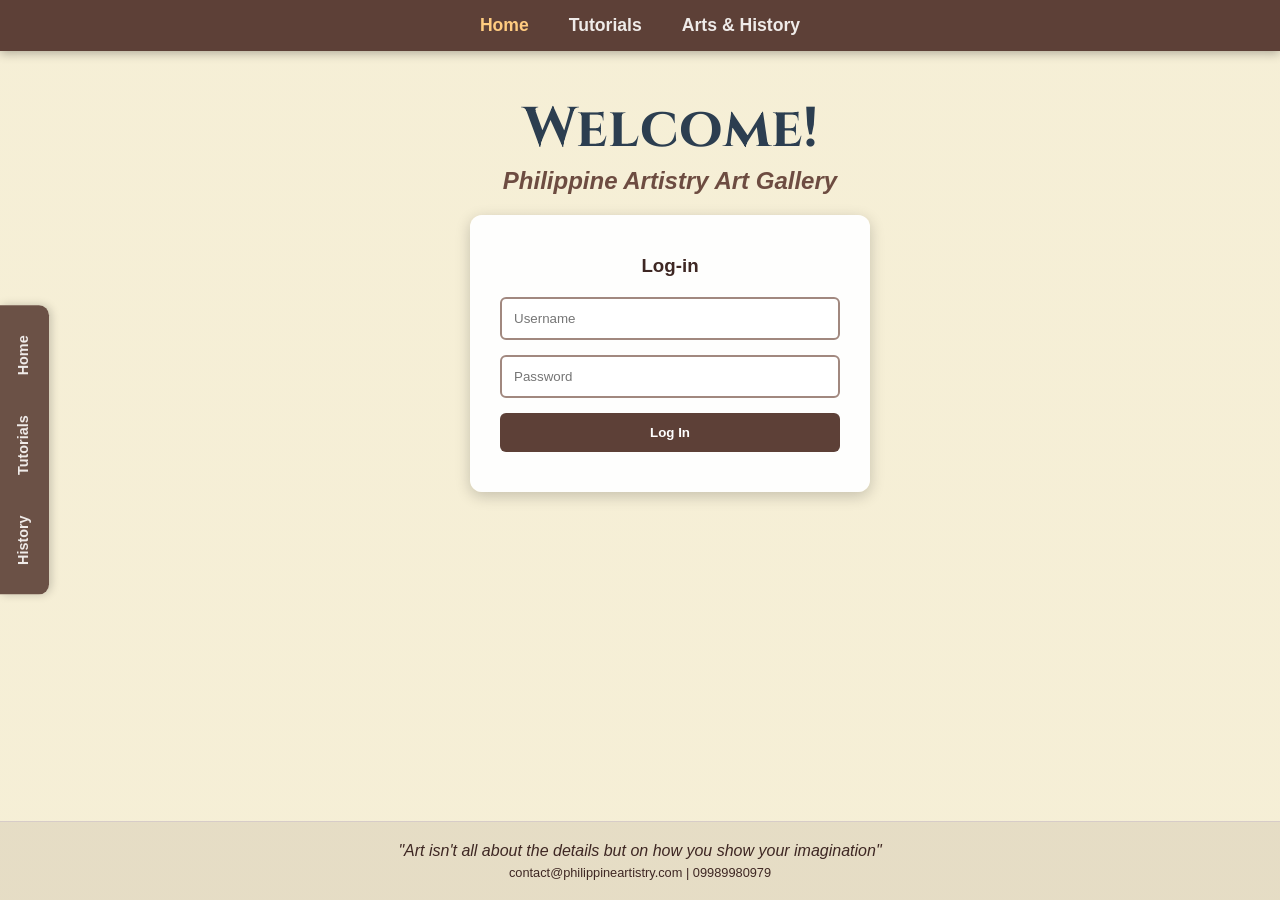
==== index.html @ 9429ea64 "index.html" ====
<!DOCTYPE html>
<html lang="en">
<head>
    <meta charset="UTF-8">
    <meta name="viewport" content="width=device-width, initial-scale=1.0">
    <title>Home - Philippine Artistry Art Gallery</title>
    <link href="https://fonts.googleapis.com/css2?family=Bangers&family=Cinzel:wght@700&family=Montserrat:wght@400;700&display=swap" rel="stylesheet">
    <link rel="stylesheet" href="style.css">
</head>
<body>

<nav class="nav">
    <ul class="nav-list">
        <li><a href="index.html" class="nav-link active">Home</a></li>
        <li><a href="tutorials.html" class="nav-link">Tutorials</a></li>
        <li><a href="history.html" class="nav-link">Arts & History</a></li>
    </ul>
</nav>

<aside class="side-menu">
    <a href="index.html" class="side-link">Home</a>
    <a href="tutorials.html" class="side-link">Tutorials</a>
    <a href="history.html" class="side-link">History</a>
</aside>

<main>
    <section class="home-hero">
        <h1 class="home-title">Welcome!</h1>
        <h2 class="home-subtitle">Philippine Artistry Art Gallery</h2>
        <div class="login-card">
            <h3 style="margin-bottom: 20px;">Log-in</h3>
            <form id="loginForm">
                <input type="text" id="user" class="form-input" placeholder="Username" required>
                <input type="password" id="pass" class="form-input" placeholder="Password" required>
                <button type="submit" class="btn-submit">Log In</button>
            </form>
        </div>
    </section>
</main>

<footer class="footer">
    <p><i>"Art isn't all about the details but on how you show your imagination"</i></p>
    <p style="font-size: 0.8rem; margin-top: 5px;">contact@philippineartistry.com | 09989980979</p>
</footer>

<script>
    document.getElementById('loginForm').addEventListener('submit', function(e) {
        e.preventDefault();
        const username = document.getElementById('user').value;
        const password = document.getElementById('pass').value;
        if (username === 'admin' && password === 'password') {
            window.location.href = 'history.html'; 
        } else {
            alert('Incorrect credentials. Try admin/password.');
        }
    });
</script>
</body>
</html>
---- style.css ----
/* --- Global Variables & Reset --- */
:root {
    --primary-color: #5d4037;
    --secondary-color: #efebe9;
    --accent-color: #ffcc80;
    --highlight-color: #bf360c;
    --text-color: #3e2723;
    --bg-overlay: rgba(244, 236, 207, 0.85);
}

* {
    box-sizing: border-box;
    margin: 0;
    padding: 0;
}

/* --- Shared Layout Styles --- */
body {
    font-family: 'Segoe UI', Tahoma, Geneva, Verdana, sans-serif;
    color: var(--text-color);
    min-height: 100vh;
    display: flex;
    flex-direction: column;
    background: linear-gradient(var(--bg-overlay), var(--bg-overlay)),
        url('https://cdn.luxatic.com/wp-content/uploads/2019/02/Vincent-van-Gogh.jpg') no-repeat center center fixed;
    background-size: cover;
}

.nav {
    background-color: var(--primary-color);
    padding: 15px 0;
    box-shadow: 0 2px 10px rgba(0, 0, 0, 0.3);
    position: sticky;
    top: 0;
    z-index: 1000;
}

.nav-list {
    list-style: none;
    display: flex;
    justify-content: center;
    gap: 40px;
}

.nav-link {
    text-decoration: none;
    color: var(--secondary-color);
    font-weight: bold;
    font-size: 1.1rem;
    transition: color 0.3s ease;
}

.nav-link:hover,
.nav-link.active {
    color: var(--accent-color);
}

.side-menu {
    position: fixed;
    left: 0;
    top: 50%;
    transform: translateY(-50%);
    background-color: rgba(93, 64, 55, 0.9);
    padding: 20px 10px;
    border-radius: 0 10px 10px 0;
    display: flex;
    flex-direction: column;
    gap: 20px;
    box-shadow: 2px 0 10px rgba(0, 0, 0, 0.2);
    z-index: 999;
}

.side-link {
    writing-mode: vertical-rl;
    text-orientation: mixed;
    transform: rotate(180deg);
    color: var(--secondary-color);
    text-decoration: none;
    font-size: 0.9rem;
    font-weight: bold;
    padding: 10px 5px;
    transition: all 0.3s ease;
    border-left: 3px solid transparent;
}

.side-link:hover {
    color: var(--accent-color);
    border-left: 3px solid var(--accent-color);
}

main {
    flex: 1;
    margin-left: 60px;
    padding: 40px 20px;
    animation: fadeIn 0.5s ease;
}

@keyframes fadeIn {
    from {
        opacity: 0;
        transform: translateY(10px);
    }
    to {
        opacity: 1;
        transform: translateY(0);
    }
}

.footer {
    margin-top: auto;
    padding: 20px;
    text-align: center;
    background-color: rgba(93, 64, 55, 0.1);
    border-top: 1px solid #d7ccc8;
}

/* --- Home Page Specific Styles --- */
.home-hero {
    text-align: center;
    display: flex;
    flex-direction: column;
    align-items: center;
}

.home-title {
    font-family: 'Cinzel', serif;
    font-size: 3.5rem;
    color: #2c3e50;
}

.home-subtitle {
    font-style: italic;
    color: #6d4c41;
    margin-bottom: 20px;
}

.login-card {
    background-color: rgba(255, 255, 255, 0.95);
    padding: 40px 30px;
    border-radius: 12px;
    box-shadow: 0 4px 15px rgba(0, 0, 0, 0.2);
    width: 100%;
    max-width: 400px;
}

.form-input {
    width: 100%;
    padding: 12px;
    border: 2px solid #a1887f;
    border-radius: 6px;
    margin-bottom: 15px;
}

.btn-submit {
    width: 100%;
    padding: 12px;
    font-weight: bold;
    color: white;
    background-color: var(--primary-color);
    border: none;
    border-radius: 6px;
    cursor: pointer;
}

/* --- Tutorials Page Specific Styles --- */
.content-card {
    max-width: 900px;
    margin: 0 auto;
    background: rgba(255, 255, 255, 0.85);
    padding: 30px;
    border-radius: 15px;
}

.section-header {
    font-family: 'Bangers', cursive;
    font-size: 3rem;
    text-align: center;
    color: var(--highlight-color);
    text-shadow: 2px 2px 0px var(--accent-color);
    margin-bottom: 30px;
}

.tutorial-link {
    text-decoration: none;
    color: inherit;
    display: block;
    margin-bottom: 30px;
}

.tutorial-row {
    display: flex;
    gap: 20px;
    align-items: center;
    background: #fff;
    padding: 15px;
    border-radius: 12px;
    transition: 0.3s;
    border: 2px solid transparent;
}

.tutorial-link:hover .tutorial-row {
    transform: scale(1.02);
    border-color: var(--accent-color);
    box-shadow: 0 5px 15px rgba(0, 0, 0, 0.1);
}

.video-container {
    position: relative;
    width: 240px;
    flex-shrink: 0;
}

.tutorial-thumb {
    width: 100%;
    border-radius: 8px;
    display: block;
}

.video-container::after {
    content: '▶';
    position: absolute;
    top: 50%;
    left: 50%;
    transform: translate(-50%, -50%);
    background: rgba(93, 64, 55, 0.8);
    color: white;
    width: 50px;
    height: 50px;
    border-radius: 50%;
    display: flex;
    justify-content: center;
    align-items: center;
    font-size: 1.5rem;
    opacity: 0.9;
}

.tutorial-card-title {
    color: var(--highlight-color);
    margin-bottom: 5px;
}
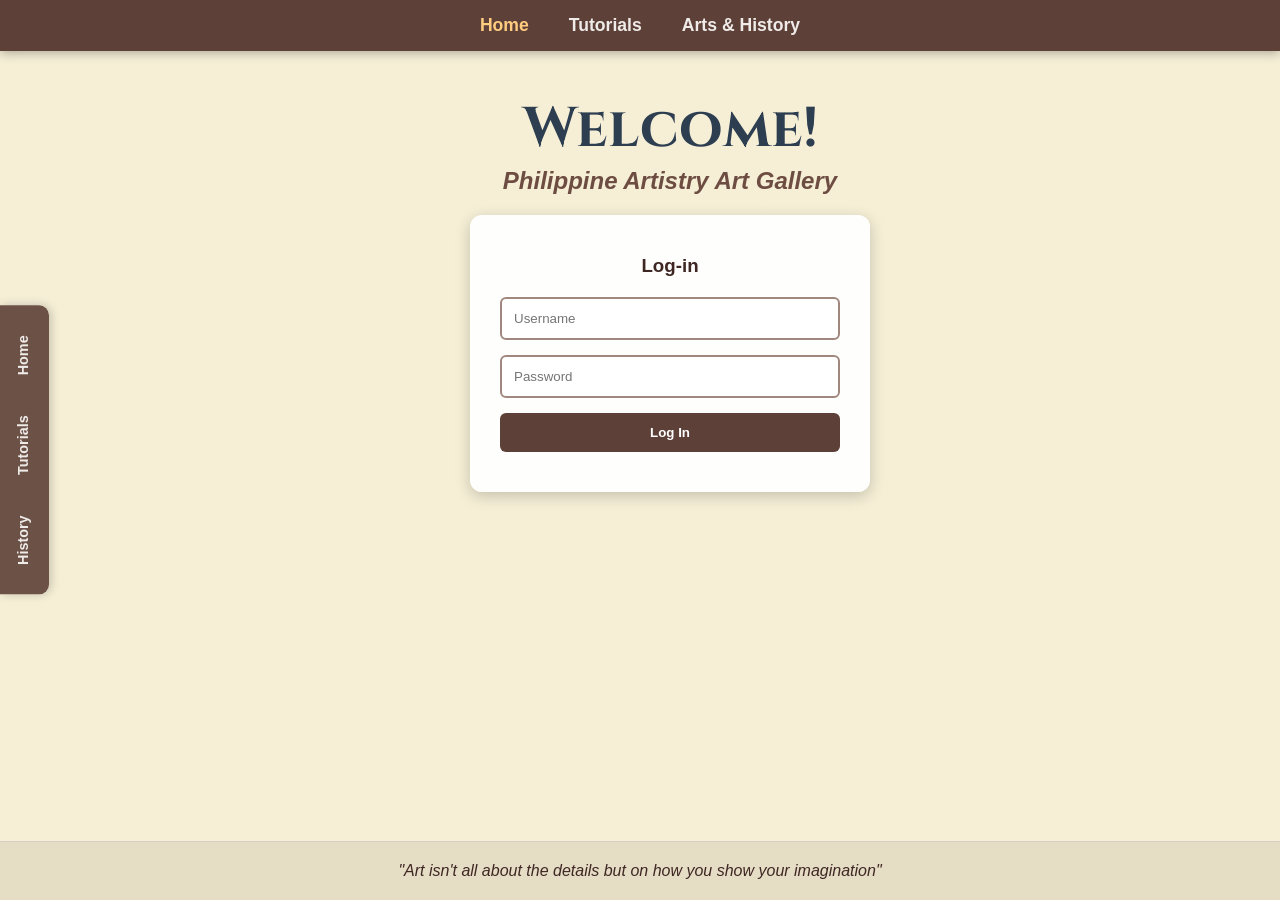
==== commit 1f286d4f: "index.html" ====
--- a/index.html
+++ b/index.html
@@ -8,52 +8,44 @@
     <link rel="stylesheet" href="style.css">
 </head>
 <body>
-
-<nav class="nav">
-    <ul class="nav-list">
-        <li><a href="index.html" class="nav-link active">Home</a></li>
-        <li><a href="tutorials.html" class="nav-link">Tutorials</a></li>
-        <li><a href="history.html" class="nav-link">Arts & History</a></li>
-    </ul>
-</nav>
-
-<aside class="side-menu">
-    <a href="index.html" class="side-link">Home</a>
-    <a href="tutorials.html" class="side-link">Tutorials</a>
-    <a href="history.html" class="side-link">History</a>
-</aside>
-
-<main>
-    <section class="home-hero">
-        <h1 class="home-title">Welcome!</h1>
-        <h2 class="home-subtitle">Philippine Artistry Art Gallery</h2>
-        <div class="login-card">
-            <h3 style="margin-bottom: 20px;">Log-in</h3>
-            <form id="loginForm">
-                <input type="text" id="user" class="form-input" placeholder="Username" required>
-                <input type="password" id="pass" class="form-input" placeholder="Password" required>
-                <button type="submit" class="btn-submit">Log In</button>
-            </form>
-        </div>
-    </section>
-</main>
-
-<footer class="footer">
-    <p><i>"Art isn't all about the details but on how you show your imagination"</i></p>
-    <p style="font-size: 0.8rem; margin-top: 5px;">contact@philippineartistry.com | 09989980979</p>
-</footer>
-
-<script>
-    document.getElementById('loginForm').addEventListener('submit', function(e) {
-        e.preventDefault();
-        const username = document.getElementById('user').value;
-        const password = document.getElementById('pass').value;
-        if (username === 'admin' && password === 'password') {
-            window.location.href = 'history.html'; 
-        } else {
-            alert('Incorrect credentials. Try admin/password.');
-        }
-    });
-</script>
+    <nav class="nav">
+        <ul class="nav-list">
+            <li><a href="index.html" class="nav-link active">Home</a></li>
+            <li><a href="tutorials.html" class="nav-link">Tutorials</a></li>
+            <li><a href="history.html" class="nav-link">Arts & History</a></li>
+        </ul>
+    </nav>
+    <aside class="side-menu">
+        <a href="index.html" class="side-link">Home</a>
+        <a href="tutorials.html" class="side-link">Tutorials</a>
+        <a href="history.html" class="side-link">History</a>
+    </aside>
+    <main>
+        <section class="home-hero">
+            <h1 class="home-title">Welcome!</h1>
+            <h2 class="home-subtitle">Philippine Artistry Art Gallery</h2>
+            <div class="login-card">
+                <h3 style="margin-bottom: 20px;">Log-in</h3>
+                <form id="loginForm">
+                    <input type="text" id="user" class="form-input" placeholder="Username" required>
+                    <input type="password" id="pass" class="form-input" placeholder="Password" required>
+                    <button type="submit" class="btn-submit">Log In</button>
+                </form>
+            </div>
+        </section>
+    </main>
+    <footer class="footer">
+        <p><i>"Art isn't all about the details but on how you show your imagination"</i></p>
+    </footer>
+    <script>
+        document.getElementById('loginForm').addEventListener('submit', function(e) {
+            e.preventDefault();
+            if (document.getElementById('user').value === 'admin' && document.getElementById('pass').value === 'password') {
+                window.location.href = 'history.html'; 
+            } else {
+                alert('Incorrect credentials. Try admin/password.');
+            }
+        });
+    </script>
 </body>
 </html>
--- a/style.css
+++ b/style.css
@@ -1,4 +1,3 @@
-/* --- Global Variables & Reset --- */
 :root {
     --primary-color: #5d4037;
     --secondary-color: #efebe9;
@@ -8,13 +7,8 @@
     --bg-overlay: rgba(244, 236, 207, 0.85);
 }
 
-* {
-    box-sizing: border-box;
-    margin: 0;
-    padding: 0;
-}
+* { box-sizing: border-box; margin: 0; padding: 0; }
 
-/* --- Shared Layout Styles --- */
 body {
     font-family: 'Segoe UI', Tahoma, Geneva, Verdana, sans-serif;
     color: var(--text-color);
@@ -22,219 +16,43 @@
     display: flex;
     flex-direction: column;
     background: linear-gradient(var(--bg-overlay), var(--bg-overlay)),
-        url('https://cdn.luxatic.com/wp-content/uploads/2019/02/Vincent-van-Gogh.jpg') no-repeat center center fixed;
+    url('https://cdn.luxatic.com/wp-content/uploads/2019/02/Vincent-van-Gogh.jpg') no-repeat center center fixed;
     background-size: cover;
 }
 
-.nav {
-    background-color: var(--primary-color);
-    padding: 15px 0;
-    box-shadow: 0 2px 10px rgba(0, 0, 0, 0.3);
-    position: sticky;
-    top: 0;
-    z-index: 1000;
-}
+/* Navigation */
+.nav { background-color: var(--primary-color); padding: 15px 0; box-shadow: 0 2px 10px rgba(0, 0, 0, 0.3); position: sticky; top: 0; z-index: 1000; }
+.nav-list { list-style: none; display: flex; justify-content: center; gap: 40px; }
+.nav-link { text-decoration: none; color: var(--secondary-color); font-weight: bold; font-size: 1.1rem; transition: color 0.3s ease; }
+.nav-link:hover, .nav-link.active { color: var(--accent-color); }
 
-.nav-list {
-    list-style: none;
-    display: flex;
-    justify-content: center;
-    gap: 40px;
-}
+/* Side Menu */
+.side-menu { position: fixed; left: 0; top: 50%; transform: translateY(-50%); background-color: rgba(93, 64, 55, 0.9); padding: 20px 10px; border-radius: 0 10px 10px 0; display: flex; flex-direction: column; gap: 20px; box-shadow: 2px 0 10px rgba(0, 0, 0, 0.2); z-index: 999; }
+.side-link { writing-mode: vertical-rl; text-orientation: mixed; transform: rotate(180deg); color: var(--secondary-color); text-decoration: none; font-size: 0.9rem; font-weight: bold; padding: 10px 5px; transition: all 0.3s ease; border-left: 3px solid transparent; }
+.side-link:hover { color: var(--accent-color); border-left: 3px solid var(--accent-color); }
 
-.nav-link {
-    text-decoration: none;
-    color: var(--secondary-color);
-    font-weight: bold;
-    font-size: 1.1rem;
-    transition: color 0.3s ease;
-}
+/* Main Content */
+main { flex: 1; margin-left: 60px; padding: 40px 20px; animation: fadeIn 0.5s ease; }
+@keyframes fadeIn { from { opacity: 0; transform: translateY(10px); } to { opacity: 1; transform: translateY(0); } }
 
-.nav-link:hover,
-.nav-link.active {
-    color: var(--accent-color);
-}
+/* Home Page Specifics */
+.home-hero { text-align: center; display: flex; flex-direction: column; align-items: center; }
+.home-title { font-family: 'Cinzel', serif; font-size: 3.5rem; color: #2c3e50; }
+.home-subtitle { font-style: italic; color: #6d4c41; margin-bottom: 20px; }
+.login-card { background-color: rgba(255, 255, 255, 0.95); padding: 40px 30px; border-radius: 12px; box-shadow: 0 4px 15px rgba(0, 0, 0, 0.2); width: 100%; max-width: 400px; }
+.form-input { width: 100%; padding: 12px; border: 2px solid #a1887f; border-radius: 6px; margin-bottom: 15px; }
+.btn-submit { width: 100%; padding: 12px; font-weight: bold; color: white; background-color: var(--primary-color); border: none; border-radius: 6px; cursor: pointer; }
 
-.side-menu {
-    position: fixed;
-    left: 0;
-    top: 50%;
-    transform: translateY(-50%);
-    background-color: rgba(93, 64, 55, 0.9);
-    padding: 20px 10px;
-    border-radius: 0 10px 10px 0;
-    display: flex;
-    flex-direction: column;
-    gap: 20px;
-    box-shadow: 2px 0 10px rgba(0, 0, 0, 0.2);
-    z-index: 999;
-}
+/* Content Cards (Tutorials & History) */
+.content-card { max-width: 900px; margin: 0 auto; background: rgba(255,255,255,0.85); padding: 30px; border-radius: 15px; }
+.section-header { font-family: 'Bangers', cursive; font-size: 3rem; text-align: center; color: var(--highlight-color); text-shadow: 2px 2px 0px var(--accent-color); margin-bottom: 30px; }
+.tutorial-link { text-decoration: none; color: inherit; display: block; margin-bottom: 30px; }
+.tutorial-row { display: flex; gap: 20px; align-items: center; background: #fff; padding: 15px; border-radius: 12px; transition: 0.3s; border: 2px solid transparent; }
+.tutorial-link:hover .tutorial-row { transform: scale(1.02); border-color: var(--accent-color); box-shadow: 0 5px 15px rgba(0,0,0,0.1); }
+.video-container { position: relative; width: 240px; flex-shrink: 0; }
+.tutorial-thumb { width: 100%; border-radius: 8px; display: block; }
+.video-container::after { content: '▶'; position: absolute; top: 50%; left: 50%; transform: translate(-50%, -50%); background: rgba(93, 64, 55, 0.8); color: white; width: 50px; height: 50px; border-radius: 50%; display: flex; justify-content: center; align-items: center; font-size: 1.5rem; opacity: 0.9; }
+.tutorial-card-title { color: var(--highlight-color); margin-bottom: 5px; font-weight: bold; }
 
-.side-link {
-    writing-mode: vertical-rl;
-    text-orientation: mixed;
-    transform: rotate(180deg);
-    color: var(--secondary-color);
-    text-decoration: none;
-    font-size: 0.9rem;
-    font-weight: bold;
-    padding: 10px 5px;
-    transition: all 0.3s ease;
-    border-left: 3px solid transparent;
-}
-
-.side-link:hover {
-    color: var(--accent-color);
-    border-left: 3px solid var(--accent-color);
-}
-
-main {
-    flex: 1;
-    margin-left: 60px;
-    padding: 40px 20px;
-    animation: fadeIn 0.5s ease;
-}
-
-@keyframes fadeIn {
-    from {
-        opacity: 0;
-        transform: translateY(10px);
-    }
-    to {
-        opacity: 1;
-        transform: translateY(0);
-    }
-}
-
-.footer {
-    margin-top: auto;
-    padding: 20px;
-    text-align: center;
-    background-color: rgba(93, 64, 55, 0.1);
-    border-top: 1px solid #d7ccc8;
-}
-
-/* --- Home Page Specific Styles --- */
-.home-hero {
-    text-align: center;
-    display: flex;
-    flex-direction: column;
-    align-items: center;
-}
-
-.home-title {
-    font-family: 'Cinzel', serif;
-    font-size: 3.5rem;
-    color: #2c3e50;
-}
-
-.home-subtitle {
-    font-style: italic;
-    color: #6d4c41;
-    margin-bottom: 20px;
-}
-
-.login-card {
-    background-color: rgba(255, 255, 255, 0.95);
-    padding: 40px 30px;
-    border-radius: 12px;
-    box-shadow: 0 4px 15px rgba(0, 0, 0, 0.2);
-    width: 100%;
-    max-width: 400px;
-}
-
-.form-input {
-    width: 100%;
-    padding: 12px;
-    border: 2px solid #a1887f;
-    border-radius: 6px;
-    margin-bottom: 15px;
-}
-
-.btn-submit {
-    width: 100%;
-    padding: 12px;
-    font-weight: bold;
-    color: white;
-    background-color: var(--primary-color);
-    border: none;
-    border-radius: 6px;
-    cursor: pointer;
-}
-
-/* --- Tutorials Page Specific Styles --- */
-.content-card {
-    max-width: 900px;
-    margin: 0 auto;
-    background: rgba(255, 255, 255, 0.85);
-    padding: 30px;
-    border-radius: 15px;
-}
-
-.section-header {
-    font-family: 'Bangers', cursive;
-    font-size: 3rem;
-    text-align: center;
-    color: var(--highlight-color);
-    text-shadow: 2px 2px 0px var(--accent-color);
-    margin-bottom: 30px;
-}
-
-.tutorial-link {
-    text-decoration: none;
-    color: inherit;
-    display: block;
-    margin-bottom: 30px;
-}
-
-.tutorial-row {
-    display: flex;
-    gap: 20px;
-    align-items: center;
-    background: #fff;
-    padding: 15px;
-    border-radius: 12px;
-    transition: 0.3s;
-    border: 2px solid transparent;
-}
-
-.tutorial-link:hover .tutorial-row {
-    transform: scale(1.02);
-    border-color: var(--accent-color);
-    box-shadow: 0 5px 15px rgba(0, 0, 0, 0.1);
-}
-
-.video-container {
-    position: relative;
-    width: 240px;
-    flex-shrink: 0;
-}
-
-.tutorial-thumb {
-    width: 100%;
-    border-radius: 8px;
-    display: block;
-}
-
-.video-container::after {
-    content: '▶';
-    position: absolute;
-    top: 50%;
-    left: 50%;
-    transform: translate(-50%, -50%);
-    background: rgba(93, 64, 55, 0.8);
-    color: white;
-    width: 50px;
-    height: 50px;
-    border-radius: 50%;
-    display: flex;
-    justify-content: center;
-    align-items: center;
-    font-size: 1.5rem;
-    opacity: 0.9;
-}
-
-.tutorial-card-title {
-    color: var(--highlight-color);
-    margin-bottom: 5px;
-}
+/* Footer */
+.footer { margin-top: auto; padding: 20px; text-align: center; background-color: rgba(93, 64, 55, 0.1); border-top: 1px solid #d7ccc8; }
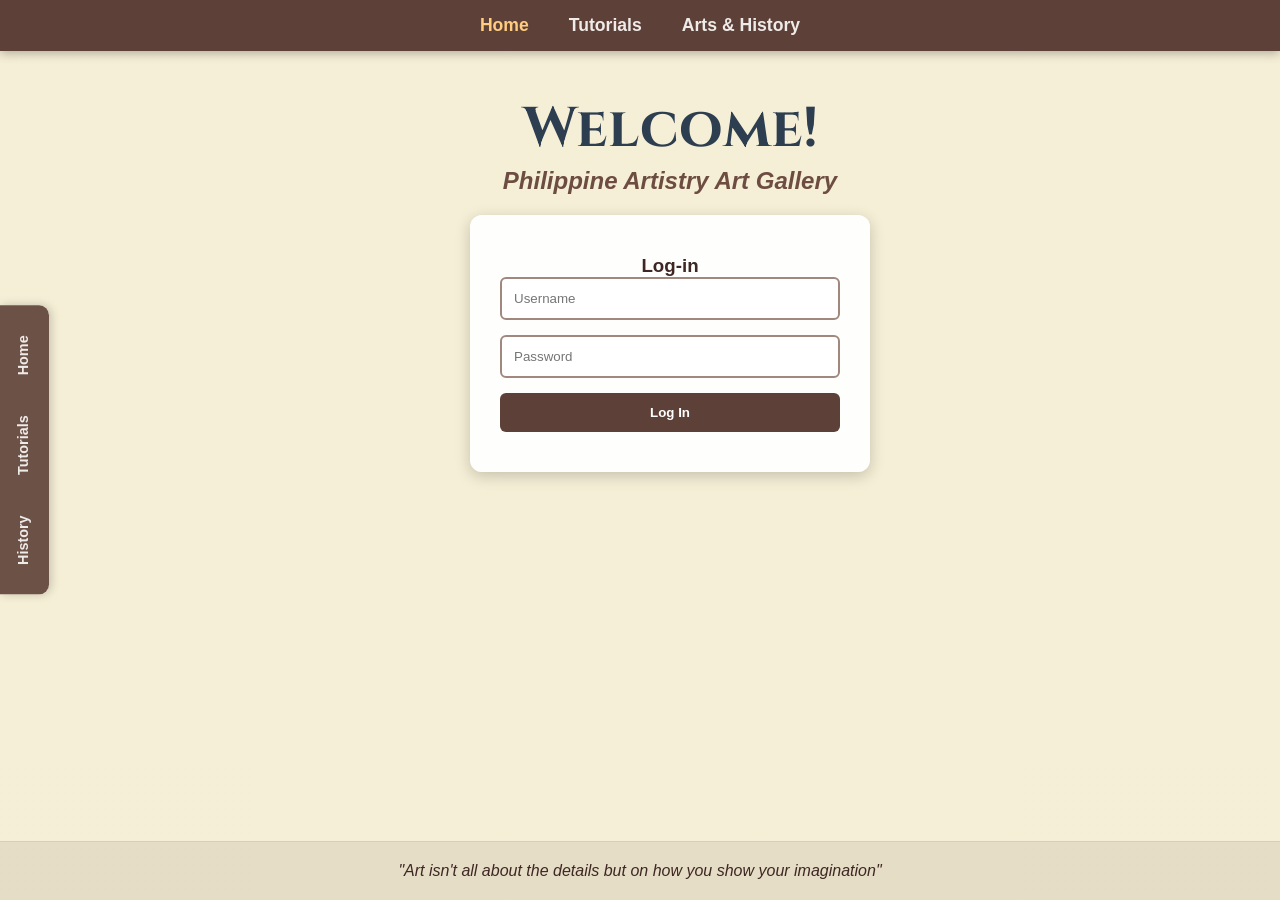
==== commit 49122cfa: "index.html" ====
--- a/index.html
+++ b/index.html
@@ -3,8 +3,8 @@
 <head>
     <meta charset="UTF-8">
     <meta name="viewport" content="width=device-width, initial-scale=1.0">
-    <title>Home - Philippine Artistry Art Gallery</title>
-    <link href="https://fonts.googleapis.com/css2?family=Bangers&family=Cinzel:wght@700&family=Montserrat:wght@400;700&display=swap" rel="stylesheet">
+    <title>Home - Philippine Artistry</title>
+    <link href="https://fonts.googleapis.com/css2?family=Bangers&family=Cinzel:wght@700&display=swap" rel="stylesheet">
     <link rel="stylesheet" href="style.css">
 </head>
 <body>
@@ -25,7 +25,7 @@
             <h1 class="home-title">Welcome!</h1>
             <h2 class="home-subtitle">Philippine Artistry Art Gallery</h2>
             <div class="login-card">
-                <h3 style="margin-bottom: 20px;">Log-in</h3>
+                <h3>Log-in</h3>
                 <form id="loginForm">
                     <input type="text" id="user" class="form-input" placeholder="Username" required>
                     <input type="password" id="pass" class="form-input" placeholder="Password" required>
@@ -42,9 +42,7 @@
             e.preventDefault();
             if (document.getElementById('user').value === 'admin' && document.getElementById('pass').value === 'password') {
                 window.location.href = 'history.html'; 
-            } else {
-                alert('Incorrect credentials. Try admin/password.');
-            }
+            } else { alert('Incorrect credentials.'); }
         });
     </script>
 </body>
--- a/style.css
+++ b/style.css
@@ -20,39 +20,35 @@
     background-size: cover;
 }
 
-/* Navigation */
 .nav { background-color: var(--primary-color); padding: 15px 0; box-shadow: 0 2px 10px rgba(0, 0, 0, 0.3); position: sticky; top: 0; z-index: 1000; }
 .nav-list { list-style: none; display: flex; justify-content: center; gap: 40px; }
 .nav-link { text-decoration: none; color: var(--secondary-color); font-weight: bold; font-size: 1.1rem; transition: color 0.3s ease; }
 .nav-link:hover, .nav-link.active { color: var(--accent-color); }
 
-/* Side Menu */
 .side-menu { position: fixed; left: 0; top: 50%; transform: translateY(-50%); background-color: rgba(93, 64, 55, 0.9); padding: 20px 10px; border-radius: 0 10px 10px 0; display: flex; flex-direction: column; gap: 20px; box-shadow: 2px 0 10px rgba(0, 0, 0, 0.2); z-index: 999; }
 .side-link { writing-mode: vertical-rl; text-orientation: mixed; transform: rotate(180deg); color: var(--secondary-color); text-decoration: none; font-size: 0.9rem; font-weight: bold; padding: 10px 5px; transition: all 0.3s ease; border-left: 3px solid transparent; }
 .side-link:hover { color: var(--accent-color); border-left: 3px solid var(--accent-color); }
 
-/* Main Content */
 main { flex: 1; margin-left: 60px; padding: 40px 20px; animation: fadeIn 0.5s ease; }
 @keyframes fadeIn { from { opacity: 0; transform: translateY(10px); } to { opacity: 1; transform: translateY(0); } }
 
-/* Home Page Specifics */
+.content-card { max-width: 900px; margin: 0 auto; background: rgba(255, 255, 255, 0.85); padding: 30px; border-radius: 15px; }
+.section-header { font-family: 'Bangers', cursive; font-size: 3rem; text-align: center; color: var(--highlight-color); text-shadow: 2px 2px 0px var(--accent-color); margin-bottom: 30px; }
+
+.tutorial-link { text-decoration: none; color: inherit; display: block; margin-bottom: 30px; }
+.tutorial-row { display: flex; gap: 20px; align-items: center; background: #fff; padding: 15px; border-radius: 12px; transition: 0.3s; border: 2px solid transparent; }
+.tutorial-link:hover .tutorial-row { transform: scale(1.02); border-color: var(--accent-color); box-shadow: 0 5px 15px rgba(0, 0, 0, 0.1); }
+
+.video-container { position: relative; width: 240px; flex-shrink: 0; }
+.tutorial-thumb { width: 100%; border-radius: 8px; display: block; }
+.video-container::after { content: '▶'; position: absolute; top: 50%; left: 50%; transform: translate(-50%, -50%); background: rgba(93, 64, 55, 0.8); color: white; width: 40px; height: 40px; border-radius: 50%; display: flex; justify-content: center; align-items: center; font-size: 1.2rem; }
+
+.footer { margin-top: auto; padding: 20px; text-align: center; background-color: rgba(93, 64, 55, 0.1); border-top: 1px solid #d7ccc8; }
+
+/* Home Specific Classes */
 .home-hero { text-align: center; display: flex; flex-direction: column; align-items: center; }
 .home-title { font-family: 'Cinzel', serif; font-size: 3.5rem; color: #2c3e50; }
 .home-subtitle { font-style: italic; color: #6d4c41; margin-bottom: 20px; }
 .login-card { background-color: rgba(255, 255, 255, 0.95); padding: 40px 30px; border-radius: 12px; box-shadow: 0 4px 15px rgba(0, 0, 0, 0.2); width: 100%; max-width: 400px; }
 .form-input { width: 100%; padding: 12px; border: 2px solid #a1887f; border-radius: 6px; margin-bottom: 15px; }
 .btn-submit { width: 100%; padding: 12px; font-weight: bold; color: white; background-color: var(--primary-color); border: none; border-radius: 6px; cursor: pointer; }
-
-/* Content Cards (Tutorials & History) */
-.content-card { max-width: 900px; margin: 0 auto; background: rgba(255,255,255,0.85); padding: 30px; border-radius: 15px; }
-.section-header { font-family: 'Bangers', cursive; font-size: 3rem; text-align: center; color: var(--highlight-color); text-shadow: 2px 2px 0px var(--accent-color); margin-bottom: 30px; }
-.tutorial-link { text-decoration: none; color: inherit; display: block; margin-bottom: 30px; }
-.tutorial-row { display: flex; gap: 20px; align-items: center; background: #fff; padding: 15px; border-radius: 12px; transition: 0.3s; border: 2px solid transparent; }
-.tutorial-link:hover .tutorial-row { transform: scale(1.02); border-color: var(--accent-color); box-shadow: 0 5px 15px rgba(0,0,0,0.1); }
-.video-container { position: relative; width: 240px; flex-shrink: 0; }
-.tutorial-thumb { width: 100%; border-radius: 8px; display: block; }
-.video-container::after { content: '▶'; position: absolute; top: 50%; left: 50%; transform: translate(-50%, -50%); background: rgba(93, 64, 55, 0.8); color: white; width: 50px; height: 50px; border-radius: 50%; display: flex; justify-content: center; align-items: center; font-size: 1.5rem; opacity: 0.9; }
-.tutorial-card-title { color: var(--highlight-color); margin-bottom: 5px; font-weight: bold; }
-
-/* Footer */
-.footer { margin-top: auto; padding: 20px; text-align: center; background-color: rgba(93, 64, 55, 0.1); border-top: 1px solid #d7ccc8; }
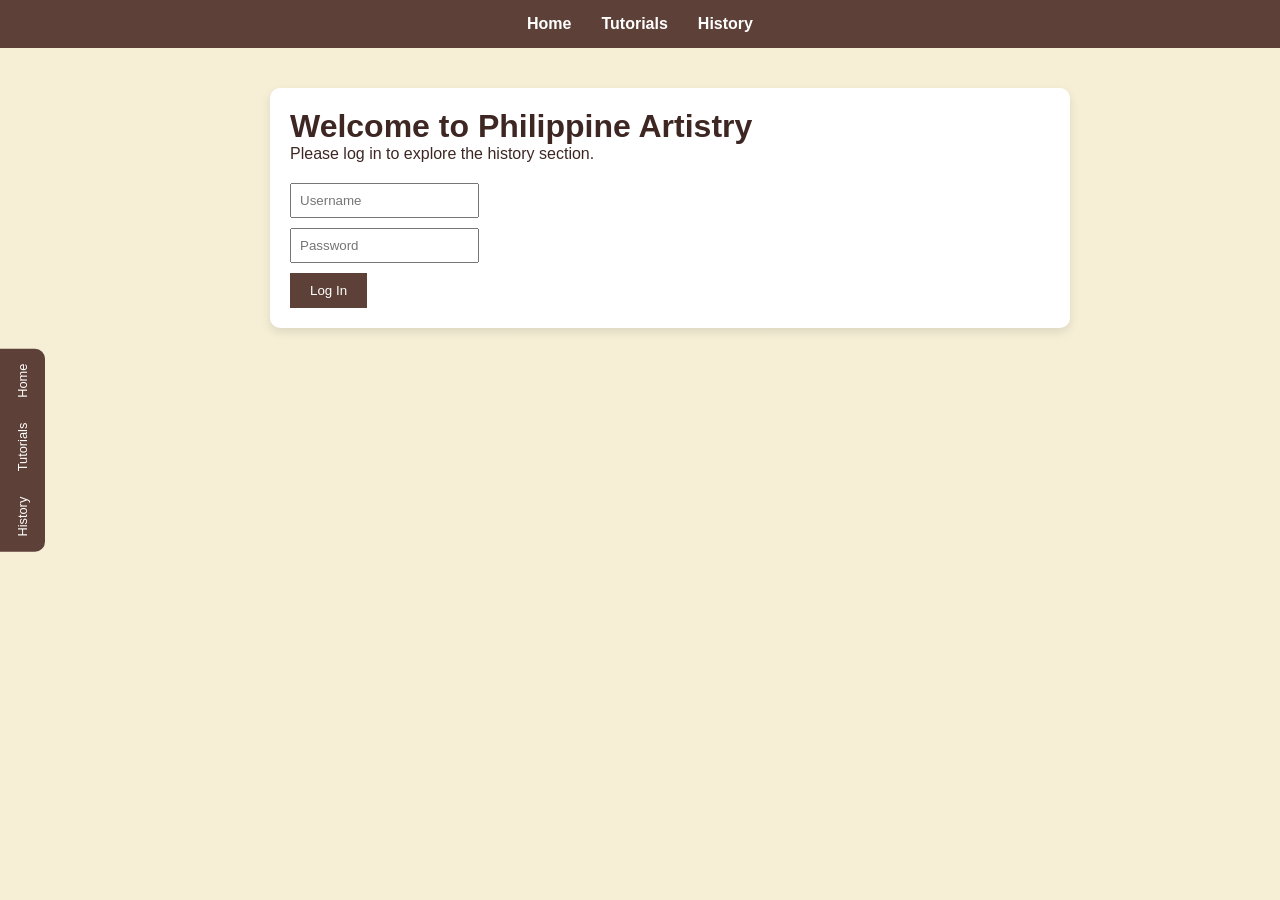
==== commit 6b06bccf: "index.html" ====
--- a/index.html
+++ b/index.html
@@ -2,47 +2,39 @@
 <html lang="en">
 <head>
     <meta charset="UTF-8">
-    <meta name="viewport" content="width=device-width, initial-scale=1.0">
-    <title>Home - Philippine Artistry</title>
-    <link href="https://fonts.googleapis.com/css2?family=Bangers&family=Cinzel:wght@700&display=swap" rel="stylesheet">
     <link rel="stylesheet" href="style.css">
+    <title>Home</title>
 </head>
 <body>
     <nav class="nav">
         <ul class="nav-list">
-            <li><a href="index.html" class="nav-link active">Home</a></li>
-            <li><a href="tutorials.html" class="nav-link">Tutorials</a></li>
-            <li><a href="history.html" class="nav-link">Arts & History</a></li>
+            <li><a href="index.html" class="nav-link">Home</a></li>
+            <li><a href="page2.html" class="nav-link">Tutorials</a></li>
+            <li><a href="page3.html" class="nav-link">History</a></li>
         </ul>
     </nav>
     <aside class="side-menu">
         <a href="index.html" class="side-link">Home</a>
-        <a href="tutorials.html" class="side-link">Tutorials</a>
-        <a href="history.html" class="side-link">History</a>
+        <a href="page2.html" class="side-link">Tutorials</a>
+        <a href="page3.html" class="side-link">History</a>
     </aside>
     <main>
-        <section class="home-hero">
-            <h1 class="home-title">Welcome!</h1>
-            <h2 class="home-subtitle">Philippine Artistry Art Gallery</h2>
-            <div class="login-card">
-                <h3>Log-in</h3>
-                <form id="loginForm">
-                    <input type="text" id="user" class="form-input" placeholder="Username" required>
-                    <input type="password" id="pass" class="form-input" placeholder="Password" required>
-                    <button type="submit" class="btn-submit">Log In</button>
-                </form>
-            </div>
-        </section>
+        <div class="content-card">
+            <h1>Welcome to Philippine Artistry</h1>
+            <p>Please log in to explore the history section.</p>
+            <form id="loginForm" style="margin-top:20px;">
+                <input type="text" id="user" placeholder="Username" required style="display:block; margin-bottom:10px; padding:8px;">
+                <input type="password" id="pass" placeholder="Password" required style="display:block; margin-bottom:10px; padding:8px;">
+                <button type="submit" style="padding:10px 20px; background:#5d4037; color:white; border:none; cursor:pointer;">Log In</button>
+            </form>
+        </div>
     </main>
-    <footer class="footer">
-        <p><i>"Art isn't all about the details but on how you show your imagination"</i></p>
-    </footer>
     <script>
         document.getElementById('loginForm').addEventListener('submit', function(e) {
             e.preventDefault();
             if (document.getElementById('user').value === 'admin' && document.getElementById('pass').value === 'password') {
-                window.location.href = 'history.html'; 
-            } else { alert('Incorrect credentials.'); }
+                window.location.href = 'page3.html';
+            } else { alert('Incorrect credentials (admin/password).'); }
         });
     </script>
 </body>
--- a/style.css
+++ b/style.css
@@ -6,11 +6,9 @@
     --text-color: #3e2723;
     --bg-overlay: rgba(244, 236, 207, 0.85);
 }
-
 * { box-sizing: border-box; margin: 0; padding: 0; }
-
 body {
-    font-family: 'Segoe UI', Tahoma, Geneva, Verdana, sans-serif;
+    font-family: sans-serif;
     color: var(--text-color);
     min-height: 100vh;
     display: flex;
@@ -19,36 +17,13 @@
     url('https://cdn.luxatic.com/wp-content/uploads/2019/02/Vincent-van-Gogh.jpg') no-repeat center center fixed;
     background-size: cover;
 }
-
-.nav { background-color: var(--primary-color); padding: 15px 0; box-shadow: 0 2px 10px rgba(0, 0, 0, 0.3); position: sticky; top: 0; z-index: 1000; }
-.nav-list { list-style: none; display: flex; justify-content: center; gap: 40px; }
-.nav-link { text-decoration: none; color: var(--secondary-color); font-weight: bold; font-size: 1.1rem; transition: color 0.3s ease; }
-.nav-link:hover, .nav-link.active { color: var(--accent-color); }
-
-.side-menu { position: fixed; left: 0; top: 50%; transform: translateY(-50%); background-color: rgba(93, 64, 55, 0.9); padding: 20px 10px; border-radius: 0 10px 10px 0; display: flex; flex-direction: column; gap: 20px; box-shadow: 2px 0 10px rgba(0, 0, 0, 0.2); z-index: 999; }
-.side-link { writing-mode: vertical-rl; text-orientation: mixed; transform: rotate(180deg); color: var(--secondary-color); text-decoration: none; font-size: 0.9rem; font-weight: bold; padding: 10px 5px; transition: all 0.3s ease; border-left: 3px solid transparent; }
-.side-link:hover { color: var(--accent-color); border-left: 3px solid var(--accent-color); }
-
-main { flex: 1; margin-left: 60px; padding: 40px 20px; animation: fadeIn 0.5s ease; }
-@keyframes fadeIn { from { opacity: 0; transform: translateY(10px); } to { opacity: 1; transform: translateY(0); } }
-
-.content-card { max-width: 900px; margin: 0 auto; background: rgba(255, 255, 255, 0.85); padding: 30px; border-radius: 15px; }
-.section-header { font-family: 'Bangers', cursive; font-size: 3rem; text-align: center; color: var(--highlight-color); text-shadow: 2px 2px 0px var(--accent-color); margin-bottom: 30px; }
-
-.tutorial-link { text-decoration: none; color: inherit; display: block; margin-bottom: 30px; }
-.tutorial-row { display: flex; gap: 20px; align-items: center; background: #fff; padding: 15px; border-radius: 12px; transition: 0.3s; border: 2px solid transparent; }
-.tutorial-link:hover .tutorial-row { transform: scale(1.02); border-color: var(--accent-color); box-shadow: 0 5px 15px rgba(0, 0, 0, 0.1); }
-
-.video-container { position: relative; width: 240px; flex-shrink: 0; }
-.tutorial-thumb { width: 100%; border-radius: 8px; display: block; }
-.video-container::after { content: '▶'; position: absolute; top: 50%; left: 50%; transform: translate(-50%, -50%); background: rgba(93, 64, 55, 0.8); color: white; width: 40px; height: 40px; border-radius: 50%; display: flex; justify-content: center; align-items: center; font-size: 1.2rem; }
-
-.footer { margin-top: auto; padding: 20px; text-align: center; background-color: rgba(93, 64, 55, 0.1); border-top: 1px solid #d7ccc8; }
-
-/* Home Specific Classes */
-.home-hero { text-align: center; display: flex; flex-direction: column; align-items: center; }
-.home-title { font-family: 'Cinzel', serif; font-size: 3.5rem; color: #2c3e50; }
-.home-subtitle { font-style: italic; color: #6d4c41; margin-bottom: 20px; }
-.login-card { background-color: rgba(255, 255, 255, 0.95); padding: 40px 30px; border-radius: 12px; box-shadow: 0 4px 15px rgba(0, 0, 0, 0.2); width: 100%; max-width: 400px; }
-.form-input { width: 100%; padding: 12px; border: 2px solid #a1887f; border-radius: 6px; margin-bottom: 15px; }
-.btn-submit { width: 100%; padding: 12px; font-weight: bold; color: white; background-color: var(--primary-color); border: none; border-radius: 6px; cursor: pointer; }
+.nav { background: var(--primary-color); padding: 15px; position: sticky; top: 0; z-index: 1000; }
+.nav-list { list-style: none; display: flex; justify-content: center; gap: 30px; }
+.nav-link { text-decoration: none; color: white; font-weight: bold; }
+.side-menu { position: fixed; left: 0; top: 50%; transform: translateY(-50%); background: var(--primary-color); padding: 10px; border-radius: 0 10px 10px 0; display: flex; flex-direction: column; gap: 15px; }
+.side-link { color: white; text-decoration: none; writing-mode: vertical-rl; transform: rotate(180deg); padding: 5px; font-size: 0.8rem; }
+main { flex: 1; margin-left: 60px; padding: 40px; }
+.content-card { max-width: 800px; margin: 0 auto; background: white; padding: 20px; border-radius: 10px; box-shadow: 0 4px 10px rgba(0,0,0,0.1); }
+.tutorial-row { display: flex; gap: 15px; align-items: center; margin-top: 20px; border-bottom: 1px solid #eee; padding-bottom: 10px; }
+.video-container img { width: 150px; border-radius: 5px; }
+footer { text-align: center; padding: 20px; font-style: italic; }
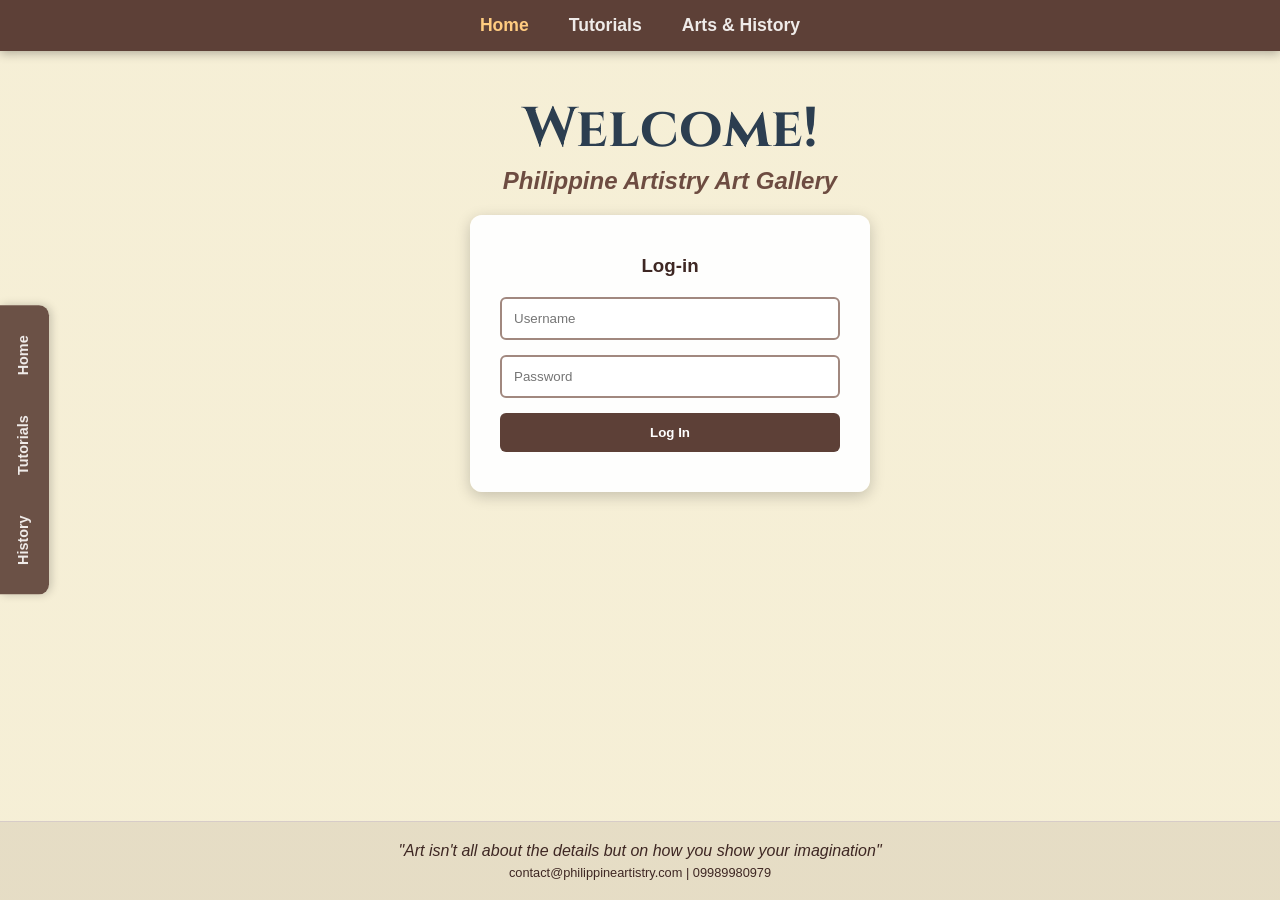
==== commit 54cec584: "index.html" ====
--- a/index.html
+++ b/index.html
@@ -2,40 +2,53 @@
 <html lang="en">
 <head>
     <meta charset="UTF-8">
+    <meta name="viewport" content="width=device-width, initial-scale=1.0">
+    <title>Home - Philippine Artistry Art Gallery</title>
+    <link href="https://fonts.googleapis.com/css2?family=Bangers&family=Cinzel:wght@700&family=Montserrat:wght@400;700&display=swap" rel="stylesheet">
     <link rel="stylesheet" href="style.css">
-    <title>Home</title>
 </head>
 <body>
-    <nav class="nav">
-        <ul class="nav-list">
-            <li><a href="index.html" class="nav-link">Home</a></li>
-            <li><a href="page2.html" class="nav-link">Tutorials</a></li>
-            <li><a href="page3.html" class="nav-link">History</a></li>
-        </ul>
-    </nav>
-    <aside class="side-menu">
-        <a href="index.html" class="side-link">Home</a>
-        <a href="page2.html" class="side-link">Tutorials</a>
-        <a href="page3.html" class="side-link">History</a>
-    </aside>
-    <main>
-        <div class="content-card">
-            <h1>Welcome to Philippine Artistry</h1>
-            <p>Please log in to explore the history section.</p>
-            <form id="loginForm" style="margin-top:20px;">
-                <input type="text" id="user" placeholder="Username" required style="display:block; margin-bottom:10px; padding:8px;">
-                <input type="password" id="pass" placeholder="Password" required style="display:block; margin-bottom:10px; padding:8px;">
-                <button type="submit" style="padding:10px 20px; background:#5d4037; color:white; border:none; cursor:pointer;">Log In</button>
+<nav class="nav">
+    <ul class="nav-list">
+        <li><a href="index.html" class="nav-link active">Home</a></li>
+        <li><a href="page2.html" class="nav-link">Tutorials</a></li>
+        <li><a href="page3.html" class="nav-link">Arts & History</a></li>
+    </ul>
+</nav>
+<aside class="side-menu">
+    <a href="index.html" class="side-link">Home</a>
+    <a href="page2.html" class="side-link">Tutorials</a>
+    <a href="page3.html" class="side-link">History</a>
+</aside>
+<main>
+    <section class="home-hero">
+        <h1 class="home-title">Welcome!</h1>
+        <h2 class="home-subtitle">Philippine Artistry Art Gallery</h2>
+        <div class="login-card">
+            <h3 style="margin-bottom: 20px;">Log-in</h3>
+            <form id="loginForm">
+                <input type="text" id="user" class="form-input" placeholder="Username" required>
+                <input type="password" id="pass" class="form-input" placeholder="Password" required>
+                <button type="submit" class="btn-submit">Log In</button>
             </form>
         </div>
-    </main>
-    <script>
-        document.getElementById('loginForm').addEventListener('submit', function(e) {
-            e.preventDefault();
-            if (document.getElementById('user').value === 'admin' && document.getElementById('pass').value === 'password') {
-                window.location.href = 'page3.html';
-            } else { alert('Incorrect credentials (admin/password).'); }
-        });
-    </script>
+    </section>
+</main>
+<footer class="footer">
+    <p><i>"Art isn't all about the details but on how you show your imagination"</i></p>
+    <p style="font-size: 0.8rem; margin-top: 5px;">contact@philippineartistry.com | 09989980979</p>
+</footer>
+<script>
+    document.getElementById('loginForm').addEventListener('submit', function(e) {
+        e.preventDefault();
+        const username = document.getElementById('user').value;
+        const password = document.getElementById('pass').value;
+        if (username === 'admin' && password === 'password') {
+            window.location.href = 'page3.html'; 
+        } else {
+            alert('Incorrect credentials. Try admin/password.');
+        }
+    });
+</script>
 </body>
 </html>
--- a/style.css
+++ b/style.css
@@ -6,9 +6,11 @@
     --text-color: #3e2723;
     --bg-overlay: rgba(244, 236, 207, 0.85);
 }
+
 * { box-sizing: border-box; margin: 0; padding: 0; }
+
 body {
-    font-family: sans-serif;
+    font-family: 'Segoe UI', Tahoma, Geneva, Verdana, sans-serif;
     color: var(--text-color);
     min-height: 100vh;
     display: flex;
@@ -17,13 +19,37 @@
     url('https://cdn.luxatic.com/wp-content/uploads/2019/02/Vincent-van-Gogh.jpg') no-repeat center center fixed;
     background-size: cover;
 }
-.nav { background: var(--primary-color); padding: 15px; position: sticky; top: 0; z-index: 1000; }
-.nav-list { list-style: none; display: flex; justify-content: center; gap: 30px; }
-.nav-link { text-decoration: none; color: white; font-weight: bold; }
-.side-menu { position: fixed; left: 0; top: 50%; transform: translateY(-50%); background: var(--primary-color); padding: 10px; border-radius: 0 10px 10px 0; display: flex; flex-direction: column; gap: 15px; }
-.side-link { color: white; text-decoration: none; writing-mode: vertical-rl; transform: rotate(180deg); padding: 5px; font-size: 0.8rem; }
-main { flex: 1; margin-left: 60px; padding: 40px; }
-.content-card { max-width: 800px; margin: 0 auto; background: white; padding: 20px; border-radius: 10px; box-shadow: 0 4px 10px rgba(0,0,0,0.1); }
-.tutorial-row { display: flex; gap: 15px; align-items: center; margin-top: 20px; border-bottom: 1px solid #eee; padding-bottom: 10px; }
-.video-container img { width: 150px; border-radius: 5px; }
-footer { text-align: center; padding: 20px; font-style: italic; }
+
+.nav { background-color: var(--primary-color); padding: 15px 0; box-shadow: 0 2px 10px rgba(0, 0, 0, 0.3); position: sticky; top: 0; z-index: 1000; }
+.nav-list { list-style: none; display: flex; justify-content: center; gap: 40px; }
+.nav-link { text-decoration: none; color: var(--secondary-color); font-weight: bold; font-size: 1.1rem; transition: color 0.3s ease; }
+.nav-link:hover, .nav-link.active { color: var(--accent-color); }
+
+.side-menu { position: fixed; left: 0; top: 50%; transform: translateY(-50%); background-color: rgba(93, 64, 55, 0.9); padding: 20px 10px; border-radius: 0 10px 10px 0; display: flex; flex-direction: column; gap: 20px; box-shadow: 2px 0 10px rgba(0, 0, 0, 0.2); z-index: 999; }
+.side-link { writing-mode: vertical-rl; text-orientation: mixed; transform: rotate(180deg); color: var(--secondary-color); text-decoration: none; font-size: 0.9rem; font-weight: bold; padding: 10px 5px; transition: all 0.3s ease; border-left: 3px solid transparent; }
+.side-link:hover { color: var(--accent-color); border-left: 3px solid var(--accent-color); }
+
+main { flex: 1; margin-left: 60px; padding: 40px 20px; animation: fadeIn 0.5s ease; }
+@keyframes fadeIn { from { opacity: 0; transform: translateY(10px); } to { opacity: 1; transform: translateY(0); } }
+
+.home-hero { text-align: center; display: flex; flex-direction: column; align-items: center; }
+.home-title { font-family: 'Cinzel', serif; font-size: 3.5rem; color: #2c3e50; }
+.home-subtitle { font-style: italic; color: #6d4c41; margin-bottom: 20px; }
+
+.login-card { background-color: rgba(255, 255, 255, 0.95); padding: 40px 30px; border-radius: 12px; box-shadow: 0 4px 15px rgba(0, 0, 0, 0.2); width: 100%; max-width: 400px; }
+.form-input { width: 100%; padding: 12px; border: 2px solid #a1887f; border-radius: 6px; margin-bottom: 15px; }
+.btn-submit { width: 100%; padding: 12px; font-weight: bold; color: white; background-color: var(--primary-color); border: none; border-radius: 6px; cursor: pointer; }
+
+.content-card { max-width: 900px; margin: 0 auto; background: rgba(255, 255, 255, 0.85); padding: 30px; border-radius: 15px; }
+.section-header { font-family: 'Bangers', cursive; font-size: 3rem; text-align: center; color: var(--highlight-color); text-shadow: 2px 2px 0px var(--accent-color); margin-bottom: 30px; }
+
+.tutorial-link { text-decoration: none; color: inherit; display: block; margin-bottom: 30px; }
+.tutorial-row { display: flex; gap: 20px; align-items: center; background: #fff; padding: 15px; border-radius: 12px; transition: 0.3s; border: 2px solid transparent; }
+.tutorial-link:hover .tutorial-row { transform: scale(1.02); border-color: var(--accent-color); box-shadow: 0 5px 15px rgba(0, 0, 0, 0.1); }
+
+.video-container { position: relative; width: 240px; flex-shrink: 0; }
+.tutorial-thumb { width: 100%; border-radius: 8px; display: block; }
+.video-container::after { content: '▶'; position: absolute; top: 50%; left: 50%; transform: translate(-50%, -50%); background: rgba(93, 64, 55, 0.8); color: white; width: 50px; height: 50px; border-radius: 50%; display: flex; justify-content: center; align-items: center; font-size: 1.5rem; opacity: 0.9; }
+.tutorial-card-title { color: var(--highlight-color); margin-bottom: 5px; font-family: 'Montserrat', sans-serif; font-weight: bold; }
+
+.footer { margin-top: auto; padding: 20px; text-align: center; background-color: rgba(93, 64, 55, 0.1); border-top: 1px solid #d7ccc8; }
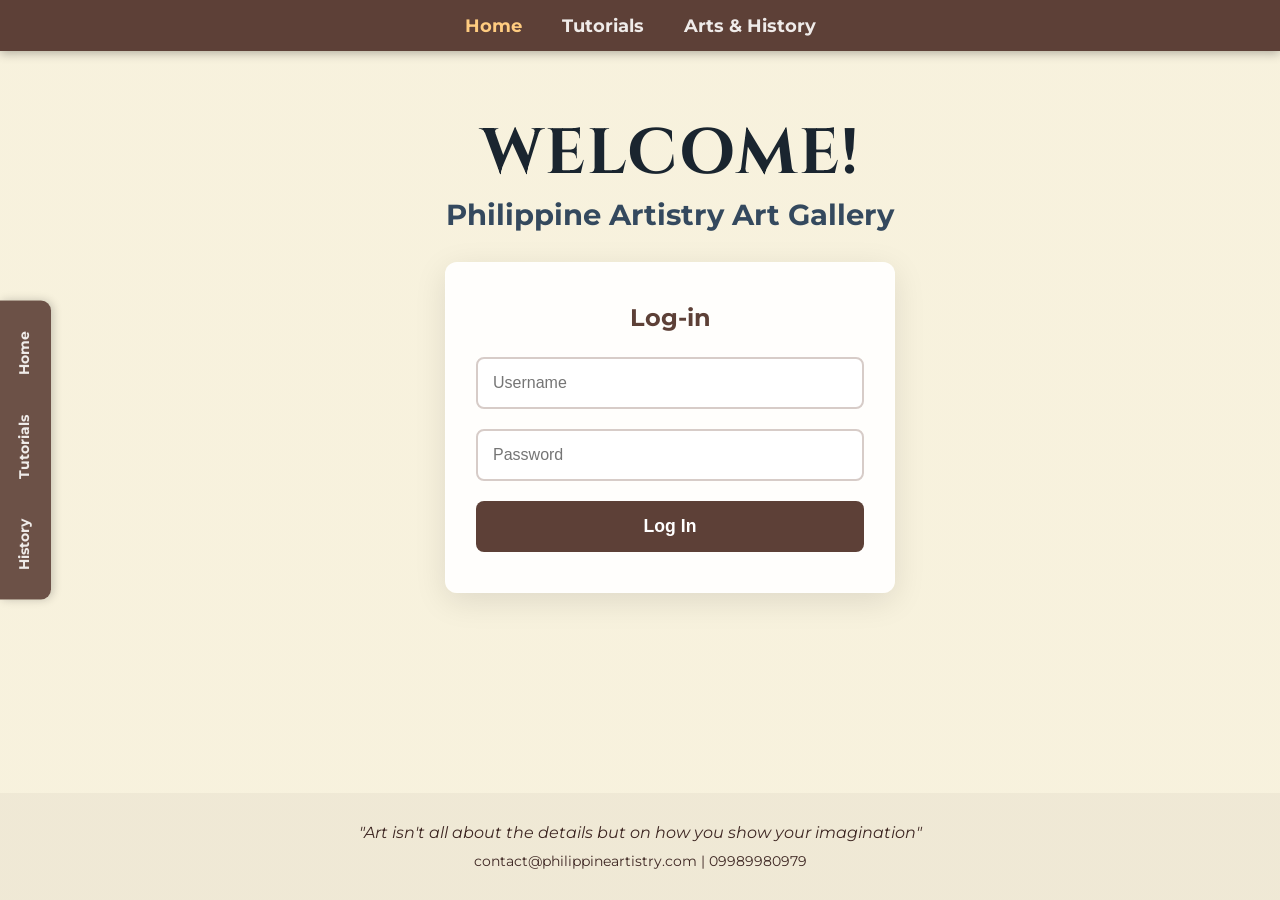
==== commit 9b9a1354: "index.html" ====
--- a/index.html
+++ b/index.html
@@ -3,52 +3,47 @@
 <head>
     <meta charset="UTF-8">
     <meta name="viewport" content="width=device-width, initial-scale=1.0">
-    <title>Home - Philippine Artistry Art Gallery</title>
-    <link href="https://fonts.googleapis.com/css2?family=Bangers&family=Cinzel:wght@700&family=Montserrat:wght@400;700&display=swap" rel="stylesheet">
+    <title>Home - Philippine Artistry</title>
     <link rel="stylesheet" href="style.css">
 </head>
 <body>
-<nav class="nav">
-    <ul class="nav-list">
-        <li><a href="index.html" class="nav-link active">Home</a></li>
-        <li><a href="page2.html" class="nav-link">Tutorials</a></li>
-        <li><a href="page3.html" class="nav-link">Arts & History</a></li>
-    </ul>
-</nav>
-<aside class="side-menu">
-    <a href="index.html" class="side-link">Home</a>
-    <a href="page2.html" class="side-link">Tutorials</a>
-    <a href="page3.html" class="side-link">History</a>
-</aside>
-<main>
-    <section class="home-hero">
-        <h1 class="home-title">Welcome!</h1>
-        <h2 class="home-subtitle">Philippine Artistry Art Gallery</h2>
-        <div class="login-card">
-            <h3 style="margin-bottom: 20px;">Log-in</h3>
-            <form id="loginForm">
-                <input type="text" id="user" class="form-input" placeholder="Username" required>
-                <input type="password" id="pass" class="form-input" placeholder="Password" required>
-                <button type="submit" class="btn-submit">Log In</button>
-            </form>
-        </div>
-    </section>
-</main>
-<footer class="footer">
-    <p><i>"Art isn't all about the details but on how you show your imagination"</i></p>
-    <p style="font-size: 0.8rem; margin-top: 5px;">contact@philippineartistry.com | 09989980979</p>
-</footer>
-<script>
-    document.getElementById('loginForm').addEventListener('submit', function(e) {
-        e.preventDefault();
-        const username = document.getElementById('user').value;
-        const password = document.getElementById('pass').value;
-        if (username === 'admin' && password === 'password') {
-            window.location.href = 'page3.html'; 
-        } else {
-            alert('Incorrect credentials. Try admin/password.');
-        }
-    });
-</script>
+    <nav class="nav">
+        <ul class="nav-list">
+            <li><a href="index.html" class="nav-link active">Home</a></li>
+            <li><a href="page2.html" class="nav-link">Tutorials</a></li>
+            <li><a href="page3.html" class="nav-link">Arts & History</a></li>
+        </ul>
+    </nav>
+    <aside class="side-menu">
+        <a href="index.html" class="side-link">Home</a>
+        <a href="page2.html" class="side-link">Tutorials</a>
+        <a href="page3.html" class="side-link">History</a>
+    </aside>
+    <main>
+        <section class="home-hero">
+            <h1 class="home-title">WELCOME!</h1>
+            <h2 class="home-subtitle">Philippine Artistry Art Gallery</h2>
+            <div class="login-card">
+                <h3>Log-in</h3>
+                <form id="loginForm">
+                    <input type="text" id="user" class="form-input" placeholder="Username" required>
+                    <input type="password" id="pass" class="form-input" placeholder="Password" required>
+                    <button type="submit" class="btn-submit">Log In</button>
+                </form>
+            </div>
+        </section>
+    </main>
+    <footer class="footer">
+        <p><i>"Art isn't all about the details but on how you show your imagination"</i></p>
+        <p style="margin-top: 10px; font-size: 0.9rem;">contact@philippineartistry.com | 09989980979</p>
+    </footer>
+    <script>
+        document.getElementById('loginForm').addEventListener('submit', function(e) {
+            e.preventDefault();
+            if(document.getElementById('user').value === 'admin' && document.getElementById('pass').value === 'password') {
+                window.location.href = 'page3.html';
+            } else { alert('Invalid credentials'); }
+        });
+    </script>
 </body>
 </html>
--- a/style.css
+++ b/style.css
@@ -1,16 +1,18 @@
+@import url('https://fonts.googleapis.com/css2?family=Bangers&family=Cinzel:wght@700&family=Montserrat:wght@400;700&display=swap');
+
 :root {
     --primary-color: #5d4037;
     --secondary-color: #efebe9;
     --accent-color: #ffcc80;
     --highlight-color: #bf360c;
     --text-color: #3e2723;
-    --bg-overlay: rgba(244, 236, 207, 0.85);
+    --bg-overlay: rgba(244, 236, 207, 0.7);
 }
 
 * { box-sizing: border-box; margin: 0; padding: 0; }
 
 body {
-    font-family: 'Segoe UI', Tahoma, Geneva, Verdana, sans-serif;
+    font-family: 'Montserrat', sans-serif;
     color: var(--text-color);
     min-height: 100vh;
     display: flex;
@@ -20,36 +22,45 @@
     background-size: cover;
 }
 
+/* TOP NAV */
 .nav { background-color: var(--primary-color); padding: 15px 0; box-shadow: 0 2px 10px rgba(0, 0, 0, 0.3); position: sticky; top: 0; z-index: 1000; }
 .nav-list { list-style: none; display: flex; justify-content: center; gap: 40px; }
 .nav-link { text-decoration: none; color: var(--secondary-color); font-weight: bold; font-size: 1.1rem; transition: color 0.3s ease; }
 .nav-link:hover, .nav-link.active { color: var(--accent-color); }
 
+/* SIDE TAB MENU */
 .side-menu { position: fixed; left: 0; top: 50%; transform: translateY(-50%); background-color: rgba(93, 64, 55, 0.9); padding: 20px 10px; border-radius: 0 10px 10px 0; display: flex; flex-direction: column; gap: 20px; box-shadow: 2px 0 10px rgba(0, 0, 0, 0.2); z-index: 999; }
 .side-link { writing-mode: vertical-rl; text-orientation: mixed; transform: rotate(180deg); color: var(--secondary-color); text-decoration: none; font-size: 0.9rem; font-weight: bold; padding: 10px 5px; transition: all 0.3s ease; border-left: 3px solid transparent; }
 .side-link:hover { color: var(--accent-color); border-left: 3px solid var(--accent-color); }
 
-main { flex: 1; margin-left: 60px; padding: 40px 20px; animation: fadeIn 0.5s ease; }
-@keyframes fadeIn { from { opacity: 0; transform: translateY(10px); } to { opacity: 1; transform: translateY(0); } }
+main { flex: 1; margin-left: 60px; padding: 40px 20px; }
 
-.home-hero { text-align: center; display: flex; flex-direction: column; align-items: center; }
-.home-title { font-family: 'Cinzel', serif; font-size: 3.5rem; color: #2c3e50; }
-.home-subtitle { font-style: italic; color: #6d4c41; margin-bottom: 20px; }
+/* HERO SECTION */
+.home-hero { text-align: center; display: flex; flex-direction: column; align-items: center; margin-top: 20px; }
+.home-title { font-family: 'Cinzel', serif; font-size: 4rem; color: #1a252f; text-transform: uppercase; letter-spacing: 2px; }
+.home-subtitle { font-family: 'Montserrat', sans-serif; font-size: 1.8rem; color: #34495e; margin-bottom: 30px; font-weight: 700; }
 
-.login-card { background-color: rgba(255, 255, 255, 0.95); padding: 40px 30px; border-radius: 12px; box-shadow: 0 4px 15px rgba(0, 0, 0, 0.2); width: 100%; max-width: 400px; }
-.form-input { width: 100%; padding: 12px; border: 2px solid #a1887f; border-radius: 6px; margin-bottom: 15px; }
-.btn-submit { width: 100%; padding: 12px; font-weight: bold; color: white; background-color: var(--primary-color); border: none; border-radius: 6px; cursor: pointer; }
+/* LOGIN CARD */
+.login-card { background-color: rgba(255, 255, 255, 0.9); padding: 40px 30px; border-radius: 12px; box-shadow: 0 8px 32px rgba(0,0,0,0.1); width: 100%; max-width: 450px; border: 1px solid rgba(255,255,255,0.3); }
+.login-card h3 { font-family: 'Montserrat', sans-serif; font-size: 1.5rem; margin-bottom: 25px; color: var(--primary-color); }
+.form-input { width: 100%; padding: 15px; border: 2px solid #d7ccc8; border-radius: 8px; margin-bottom: 20px; font-size: 1rem; }
+.btn-submit { width: 100%; padding: 15px; font-weight: bold; color: white; background-color: var(--primary-color); border: none; border-radius: 8px; cursor: pointer; font-size: 1.1rem; transition: background 0.3s; }
+.btn-submit:hover { background-color: #3e2723; }
 
-.content-card { max-width: 900px; margin: 0 auto; background: rgba(255, 255, 255, 0.85); padding: 30px; border-radius: 15px; }
-.section-header { font-family: 'Bangers', cursive; font-size: 3rem; text-align: center; color: var(--highlight-color); text-shadow: 2px 2px 0px var(--accent-color); margin-bottom: 30px; }
+/* CONTENT CARDS (History & Tutorials) */
+.section-header { font-family: 'Bangers', cursive; font-size: 3.5rem; text-align: center; color: #d35400; text-shadow: 2px 2px 0px #f39c12; margin-bottom: 40px; text-transform: uppercase; }
+.master-card { display: flex; align-items: center; background: rgba(255, 255, 255, 0.95); padding: 30px; border-radius: 20px; margin-bottom: 30px; box-shadow: 0 10px 20px rgba(0,0,0,0.1); gap: 30px; }
+.master-img { width: 180px; height: 180px; border-radius: 50%; object-fit: cover; border: 5px solid var(--primary-color); }
+.master-info { flex: 1; }
+.master-info h2 { font-family: 'Cinzel', serif; color: var(--primary-color); margin-bottom: 15px; font-size: 2rem; border-bottom: 2px dashed #d7ccc8; padding-bottom: 10px; }
+.master-info p { line-height: 1.6; color: #5d4037; font-size: 1.1rem; }
+.art-preview { width: 300px; border-radius: 15px; box-shadow: 0 5px 15px rgba(0,0,0,0.2); }
 
-.tutorial-link { text-decoration: none; color: inherit; display: block; margin-bottom: 30px; }
-.tutorial-row { display: flex; gap: 20px; align-items: center; background: #fff; padding: 15px; border-radius: 12px; transition: 0.3s; border: 2px solid transparent; }
-.tutorial-link:hover .tutorial-row { transform: scale(1.02); border-color: var(--accent-color); box-shadow: 0 5px 15px rgba(0, 0, 0, 0.1); }
+/* TUTORIAL ROWS */
+.tutorial-link { text-decoration: none; color: inherit; display: block; margin-bottom: 25px; }
+.tutorial-row { display: flex; gap: 25px; align-items: center; background: white; padding: 20px; border-radius: 15px; transition: 0.3s; }
+.tutorial-row:hover { transform: translateY(-5px); box-shadow: 0 10px 25px rgba(0,0,0,0.15); }
+.video-thumb { width: 280px; border-radius: 10px; box-shadow: 0 4px 8px rgba(0,0,0,0.1); }
+.video-info h3 { color: #bf360c; font-size: 1.4rem; margin-bottom: 8px; }
 
-.video-container { position: relative; width: 240px; flex-shrink: 0; }
-.tutorial-thumb { width: 100%; border-radius: 8px; display: block; }
-.video-container::after { content: '▶'; position: absolute; top: 50%; left: 50%; transform: translate(-50%, -50%); background: rgba(93, 64, 55, 0.8); color: white; width: 50px; height: 50px; border-radius: 50%; display: flex; justify-content: center; align-items: center; font-size: 1.5rem; opacity: 0.9; }
-.tutorial-card-title { color: var(--highlight-color); margin-bottom: 5px; font-family: 'Montserrat', sans-serif; font-weight: bold; }
-
-.footer { margin-top: auto; padding: 20px; text-align: center; background-color: rgba(93, 64, 55, 0.1); border-top: 1px solid #d7ccc8; }
+.footer { margin-top: auto; padding: 30px; text-align: center; background: rgba(93, 64, 55, 0.05); }
